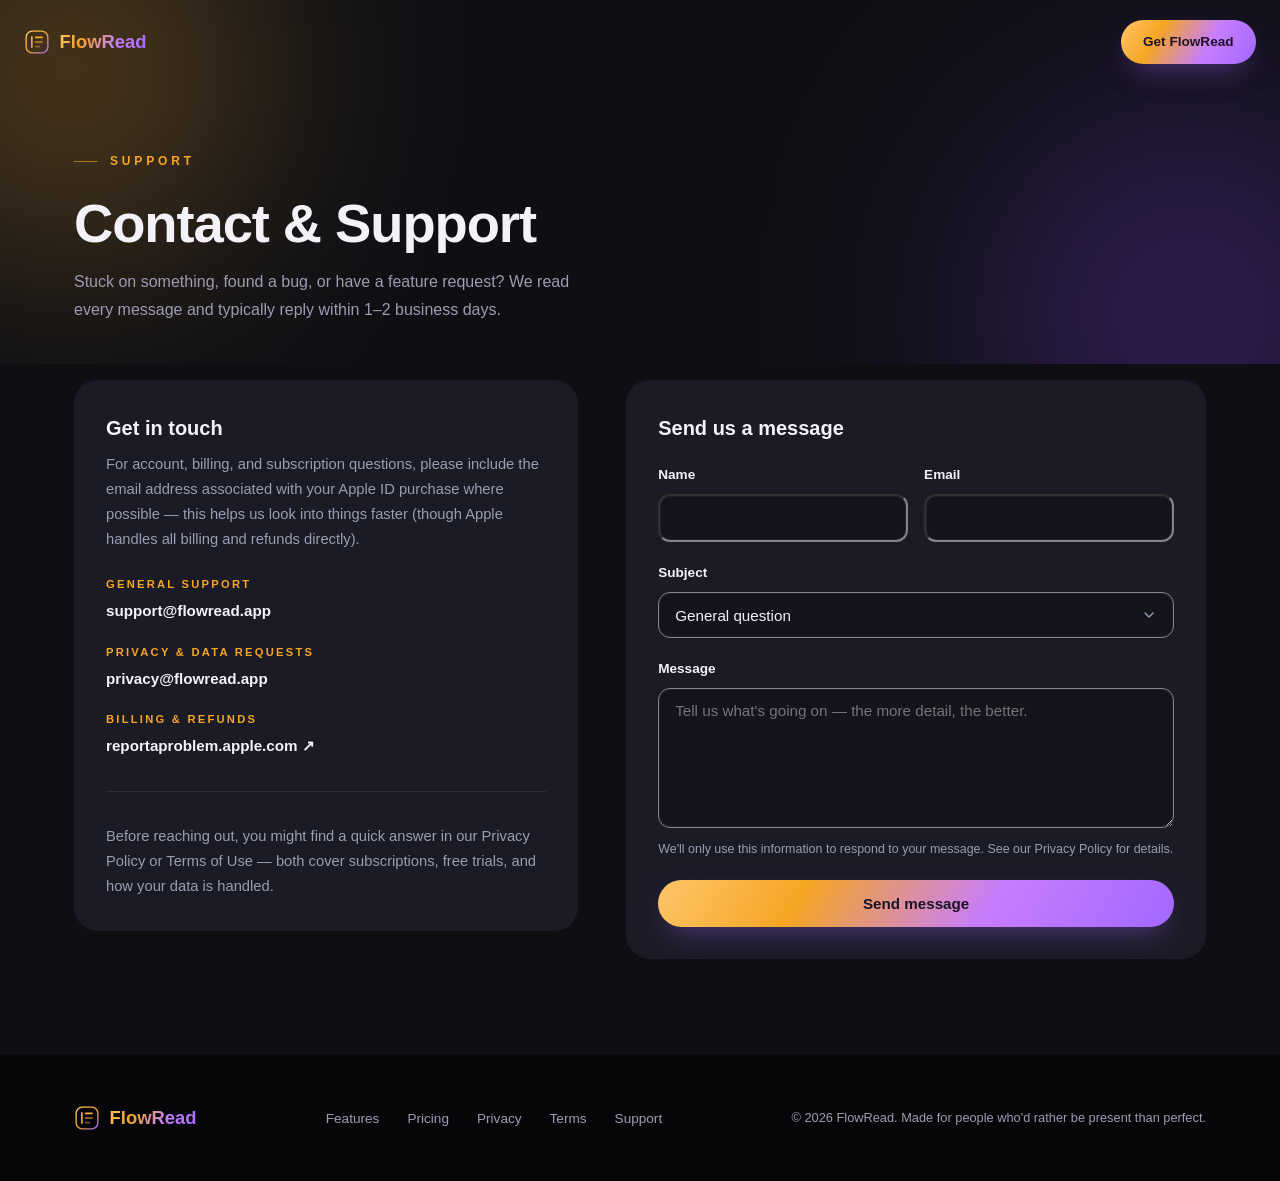
==== contact.html @ a3b15e47 "Initial commit: FlowRead marketing site" ====
<!DOCTYPE html>
<html lang="en">
<head>
<meta charset="UTF-8" />
<meta name="viewport" content="width=device-width, initial-scale=1.0" />
<meta name="color-scheme" content="dark" />
<meta name="referrer" content="strict-origin-when-cross-origin" />
<meta http-equiv="Content-Security-Policy" content="default-src 'self'; script-src 'self' https://cdn.jsdelivr.net; style-src 'self' 'unsafe-inline' https://fonts.googleapis.com; font-src https://fonts.gstatic.com; img-src 'self' data:; connect-src 'self'; frame-ancestors 'none'; base-uri 'self'; form-action 'self';" />
<title>Contact &amp; Support — FlowRead</title>
<meta name="description" content="Get help with FlowRead — contact support, read our FAQs, or send us a message." />
<link rel="preconnect" href="https://fonts.googleapis.com">
<link rel="preconnect" href="https://fonts.gstatic.com" crossorigin>
<link href="https://fonts.googleapis.com/css2?family=Inter:wght@400;500;600;700&family=Manrope:wght@500;600;700;800&display=swap" rel="stylesheet">
<link rel="stylesheet" href="styles.css">
</head>
<body>

  <a class="skip-link" href="#main">Skip to content</a>

  <header class="nav" id="nav">
    <a href="index.html#top" class="nav-brand" aria-label="FlowRead home">
      <svg viewBox="0 0 48 48" fill="none" xmlns="http://www.w3.org/2000/svg" aria-hidden="true">
        <rect x="4" y="4" width="40" height="40" rx="11" stroke="url(#gnav)" stroke-width="2.5"/>
        <rect x="13" y="13" width="3" height="22" rx="1.5" fill="url(#gnav)"/>
        <rect x="20" y="14" width="15" height="3" rx="1.5" fill="url(#gnav)"/>
        <rect x="20" y="22.5" width="15" height="3" rx="1.5" fill="url(#gnav)" opacity="0.75"/>
        <rect x="20" y="31" width="10" height="3" rx="1.5" fill="url(#gnav)" opacity="0.5"/>
        <defs>
          <linearGradient id="gnav" x1="4" y1="4" x2="44" y2="44" gradientUnits="userSpaceOnUse">
            <stop offset="0" stop-color="#FFC56B"/>
            <stop offset="0.5" stop-color="#F5A623"/>
            <stop offset="1" stop-color="#A368FF"/>
          </linearGradient>
        </defs>
      </svg>
      <span>FlowRead</span>
    </a>
    <a class="btn btn--primary" href="index.html#plans"><span>Get FlowRead</span></a>
  </header>

  <main id="main">
    <section class="page-hero tint-base">
      <div class="glow glow--gold" style="width:380px;height:380px; top:-120px; left:-120px;"></div>
      <div class="glow glow--purple" style="width:420px;height:420px; bottom:-160px; right:-120px;"></div>
      <div class="wrap">
        <p class="eyebrow reveal">Support</p>
        <h1 class="reveal reveal-delay-1">Contact &amp; Support</h1>
        <p class="page-lede reveal reveal-delay-2">Stuck on something, found a bug, or have a feature request? We read every message and typically reply within 1–2 business days.</p>
      </div>
    </section>

    <section class="contact tint-base">
      <div class="wrap">
        <div class="contact-grid">

          <div class="contact-card reveal">
            <h2>Get in touch</h2>
            <p>For account, billing, and subscription questions, please include the email address associated with your Apple ID purchase where possible — this helps us look into things faster (though Apple handles all billing and refunds directly).</p>
            <div class="contact-list">
              <div>
                <span class="contact-label">General support</span>
                <a href="mailto:support@flowread.app">support@flowread.app</a>
              </div>
              <div>
                <span class="contact-label">Privacy &amp; data requests</span>
                <a href="mailto:privacy@flowread.app">privacy@flowread.app</a>
              </div>
              <div>
                <span class="contact-label">Billing &amp; refunds</span>
                <a href="https://reportaproblem.apple.com" target="_blank" rel="noopener noreferrer">reportaproblem.apple.com ↗</a>
              </div>
            </div>
            <hr class="ghost-rule">
            <p>Before reaching out, you might find a quick answer in our <a href="privacy.html">Privacy Policy</a> or <a href="terms.html">Terms of Use</a> — both cover subscriptions, free trials, and how your data is handled.</p>
          </div>

          <div class="form-card reveal reveal-delay-1">
            <h2 style="font-family:var(--font-display); font-weight:700; font-size:1.25rem; margin-bottom:1.25rem;">Send us a message</h2>

            <div id="contactStatus" class="form-status" role="status" aria-live="polite"></div>

            <form id="contactForm" name="contact" method="POST" data-netlify="true" netlify-honeypot="bot-field">
              <input type="hidden" name="form-name" value="contact" />
              <p class="visually-hidden">
                <label>Don't fill this out if you're human: <input name="bot-field" tabindex="-1" autocomplete="off" /></label>
              </p>

              <div class="form-row">
                <div class="form-field">
                  <label for="name">Name</label>
                  <input type="text" id="name" name="name" autocomplete="name" required />
                </div>
                <div class="form-field">
                  <label for="email">Email</label>
                  <input type="email" id="email" name="email" autocomplete="email" required />
                </div>
              </div>

              <div class="form-field">
                <label for="subject">Subject</label>
                <select id="subject" name="subject">
                  <option value="General question">General question</option>
                  <option value="Bug report">Bug report</option>
                  <option value="Feature request">Feature request</option>
                  <option value="Subscription / billing">Subscription / billing</option>
                  <option value="Privacy / data request">Privacy / data request</option>
                </select>
              </div>

              <div class="form-field">
                <label for="message">Message</label>
                <textarea id="message" name="message" required placeholder="Tell us what's going on — the more detail, the better."></textarea>
              </div>

              <p class="form-note">We'll only use this information to respond to your message. See our <a href="privacy.html">Privacy Policy</a> for details.</p>

              <button type="submit" class="btn btn--primary btn--full">Send message</button>
            </form>
          </div>

        </div>
      </div>
    </section>
  </main>

  <footer>
    <div class="wrap">
      <div class="footer-row">
        <a href="index.html#top" class="nav-brand" aria-label="FlowRead home">
          <svg viewBox="0 0 48 48" fill="none" xmlns="http://www.w3.org/2000/svg" aria-hidden="true" width="22" height="22">
            <rect x="4" y="4" width="40" height="40" rx="11" stroke="url(#gfoot)" stroke-width="2.5"/>
            <rect x="13" y="13" width="3" height="22" rx="1.5" fill="url(#gfoot)"/>
            <rect x="20" y="14" width="15" height="3" rx="1.5" fill="url(#gfoot)"/>
            <rect x="20" y="22.5" width="15" height="3" rx="1.5" fill="url(#gfoot)" opacity="0.75"/>
            <rect x="20" y="31" width="10" height="3" rx="1.5" fill="url(#gfoot)" opacity="0.5"/>
            <defs>
              <linearGradient id="gfoot" x1="4" y1="4" x2="44" y2="44" gradientUnits="userSpaceOnUse">
                <stop offset="0" stop-color="#FFC56B"/>
                <stop offset="0.5" stop-color="#F5A623"/>
                <stop offset="1" stop-color="#A368FF"/>
              </linearGradient>
            </defs>
          </svg>
          <span>FlowRead</span>
        </a>
        <ul class="footer-links">
          <li><a href="index.html#write">Features</a></li>
          <li><a href="index.html#plans">Pricing</a></li>
          <li><a href="privacy.html">Privacy</a></li>
          <li><a href="terms.html">Terms</a></li>
          <li><a href="contact.html">Support</a></li>
        </ul>
        <p class="footer-copy">© 2026 FlowRead. Made for people who'd rather be present than perfect.</p>
      </div>
    </div>
  </footer>

<script src="script.js" defer></script>
</body>
</html>
---- styles.css ----
:root{
  --surface: #0E0E13;
  --surface-dim: #0A0A0E;
  --surface-bright: #3A3A4D;
  --surface-container-lowest: #07070A;
  --surface-container-low: #14141D;
  --surface-container: #1B1B26;
  --surface-container-high: #242430;
  --surface-container-highest: #2D2D3B;
  --on-surface: #F3F2F8;
  --on-surface-variant: #9C9CB2;
  --outline-variant: rgba(255,255,255,0.08);
  --primary: #A368FF;
  --primary-container: #4B2A8C;
  --secondary: #F5A623;
  --secondary-container: #5C4419;
  --danger: #FF8A8A;
  --gradient-flow: linear-gradient(120deg, #FFC56B 0%, #F5A623 28%, #C77DFF 64%, #A368FF 100%);

  --font-display: 'Manrope', sans-serif;
  --font-body: 'Inter', sans-serif;

  --radius-md: 0.75rem;
  --radius-lg: 1.25rem;
  --radius-xl: 1.5rem;
  --radius-full: 999px;

  --container-w: 1180px;
}

*{ margin:0; padding:0; box-sizing:border-box; }
html{ scroll-behavior: smooth; }
html,body{ background: var(--surface); color: var(--on-surface); }
body{
  font-family: var(--font-body);
  font-size: 16px;
  line-height: 1.6;
  -webkit-font-smoothing: antialiased;
  overflow-x: hidden;
}
img{ display:block; max-width:100%; }
ul{ list-style:none; }
a{ color: inherit; text-decoration: none; }
button{ font-family: inherit; cursor: pointer; border: none; background: none; color: inherit; }

:focus-visible{
  outline: 2px solid var(--secondary);
  outline-offset: 3px;
  border-radius: 4px;
}

.visually-hidden{
  position:absolute !important;
  left:-9999px !important;
  width:1px; height:1px;
  overflow:hidden;
}

/* Skip link */
.skip-link{
  position:absolute;
  left: 1rem; top: -3rem;
  background: var(--surface-container-high);
  color: var(--on-surface);
  padding: 0.6rem 1rem;
  border-radius: var(--radius-md);
  font-size: 0.85rem;
  font-weight: 600;
  z-index: 1000;
  transition: top 0.2s ease;
}
.skip-link:focus{ top: 1rem; }

/* ---------- Layout helpers ---------- */
.wrap{
  position:relative;
  z-index: 1;
  max-width: var(--container-w);
  margin: 0 auto;
  padding: 0 1.5rem;
}
.section{
  position: relative;
  min-height: 100vh;
  display: flex;
  align-items: center;
  padding: 7rem 0;
  overflow: hidden;
}
.eyebrow{
  font-family: var(--font-body);
  font-size: 0.75rem;
  font-weight: 600;
  letter-spacing: 0.32em;
  text-transform: uppercase;
  color: var(--secondary);
  margin-bottom: 1.5rem;
  display: inline-flex;
  align-items: center;
  gap: 0.75rem;
}
.eyebrow::before{
  content:'';
  display:block;
  width: 1.5rem;
  height: 1px;
  background: var(--secondary);
  opacity: 0.6;
}
.headline{
  font-family: var(--font-display);
  font-weight: 800;
  font-size: clamp(2.6rem, 6vw, 4.6rem);
  line-height: 1.04;
  letter-spacing: -0.02em;
  margin-bottom: 1.5rem;
}
.headline em{
  font-style: normal;
  background: var(--gradient-flow);
  -webkit-background-clip: text;
  background-clip: text;
  color: transparent;
  -webkit-text-fill-color: transparent;
}
.lede{
  font-size: clamp(1rem, 1.2vw, 1.15rem);
  color: var(--on-surface-variant);
  max-width: 38ch;
  line-height: 1.75;
  margin-bottom: 2.25rem;
}
.ghost-rule{
  border: none;
  border-top: 1px solid var(--outline-variant);
  margin: 2rem 0;
}

/* ---------- Buttons ---------- */
.actions{ display:flex; flex-wrap:wrap; gap: 0.9rem; align-items:center; }
.btn{
  display:inline-flex;
  align-items:center;
  justify-content:center;
  gap:0.5rem;
  font-family: var(--font-body);
  font-weight: 600;
  font-size: 0.95rem;
  padding: 0.95rem 1.9rem;
  border-radius: var(--radius-full);
  transition: transform 0.25s ease, box-shadow 0.25s ease, opacity 0.25s ease, background 0.25s ease;
  white-space: nowrap;
}
.btn--primary{
  background: var(--gradient-flow);
  color: #1B1325;
  box-shadow: 0 12px 30px -12px rgba(163,104,255,0.55);
}
.btn--primary:hover{ transform: translateY(-2px); box-shadow: 0 16px 36px -12px rgba(163,104,255,0.7); }
.btn--ghost{
  background: var(--surface-container-high);
  color: var(--on-surface);
  box-shadow: inset 1px 1px 0 rgba(255,255,255,0.05), inset -1px -1px 0 rgba(0,0,0,0.35);
}
.btn--ghost:hover{ background: var(--surface-container-highest); }
.btn--text{
  color: var(--on-surface-variant);
  padding: 0.95rem 0.5rem;
}
.btn--text:hover{ color: var(--on-surface); }
.btn--text svg{ transition: transform 0.25s ease; }
.btn--text:hover svg{ transform: translateY(3px); }
.btn--full{ width:100%; }
.btn[disabled]{ opacity:0.55; cursor:not-allowed; transform:none !important; }

/* ---------- Loader ---------- */
.loader{
  position: fixed;
  inset: 0;
  z-index: 999;
  background: var(--surface);
  display:flex;
  flex-direction:column;
  align-items:center;
  justify-content:center;
  gap: 1.4rem;
  transition: opacity 0.7s ease, visibility 0.7s ease;
}
.loader.is-hidden{ opacity:0; visibility:hidden; pointer-events:none; }
.loader-mark{
  width: 84px; height: 84px;
  border-radius: 22px;
  background: var(--surface-container-low);
  display:flex; align-items:center; justify-content:center;
  box-shadow: 0 0 60px 10px rgba(245,166,35,0.18);
  animation: pulseGlow 2.2s ease-in-out infinite;
}
.loader-mark svg{ width: 42px; height: 42px; }
.loader-word{
  font-family: var(--font-display);
  font-weight: 800;
  font-size: 2.1rem;
  background: var(--gradient-flow);
  -webkit-background-clip: text;
  background-clip: text;
  color: transparent;
  -webkit-text-fill-color: transparent;
}
.loader-tagline{
  font-size: 0.7rem;
  letter-spacing: 0.34em;
  color: var(--on-surface-variant);
  text-transform: uppercase;
}
.loader-bar{
  width: 160px; height: 2px;
  background: var(--surface-container-high);
  border-radius: var(--radius-full);
  overflow: hidden;
  margin-top: 1rem;
}
.loader-bar-fill{
  height: 100%;
  width: 0%;
  background: var(--gradient-flow);
  animation: fillBar 1.7s cubic-bezier(.4,0,.2,1) forwards;
}
.loader-status{
  font-size: 0.65rem;
  letter-spacing: 0.3em;
  text-transform: uppercase;
  color: var(--on-surface-variant);
  opacity: 0.7;
}
@keyframes pulseGlow{
  0%, 100%{ box-shadow: 0 0 40px 6px rgba(245,166,35,0.14); }
  50%{ box-shadow: 0 0 70px 14px rgba(163,104,255,0.22); }
}
@keyframes fillBar{ to{ width: 100%; } }

/* ---------- Nav ---------- */
.nav{
  position: fixed;
  top: 0; left:0; right:0;
  z-index: 100;
  display:flex;
  align-items:center;
  justify-content:space-between;
  padding: 1.25rem 1.5rem;
  transition: background 0.4s ease, backdrop-filter 0.4s ease, box-shadow 0.4s ease;
}
.nav.is-scrolled{
  background: rgba(14,14,19,0.6);
  backdrop-filter: blur(18px);
  box-shadow: 0 1px 0 var(--outline-variant);
}
.nav-brand{
  display:flex; align-items:center; gap:0.6rem;
  font-family: var(--font-display);
  font-weight: 800;
  font-size: 1.15rem;
}
.nav-brand svg{ width:26px; height:26px; }
.nav-brand span{
  background: var(--gradient-flow);
  -webkit-background-clip: text;
  background-clip: text;
  color: transparent;
  -webkit-text-fill-color: transparent;
}
.nav .btn{ padding: 0.7rem 1.4rem; font-size: 0.85rem; }

/* ---------- Section navigation (labeled, replaces dots) ---------- */
.section-nav{
  position: fixed;
  right: 1.25rem;
  top: 50%;
  transform: translateY(-50%);
  z-index: 90;
  display:flex;
  flex-direction:column;
  gap: 0.2rem;
  padding: 0.6rem;
  border-radius: var(--radius-lg);
  background: rgba(20,20,29,0.5);
  backdrop-filter: blur(14px);
  box-shadow: inset 0 0 0 1px rgba(255,255,255,0.06), 0 16px 40px -18px rgba(0,0,0,0.6);
}
.section-nav__item{
  display:flex; align-items:center; gap:0.6rem;
  padding: 0.4rem 0.7rem;
  border-radius: var(--radius-md);
  font-size: 0.72rem;
  font-weight: 600;
  letter-spacing: 0.04em;
  color: var(--on-surface-variant);
  transition: color 0.25s ease, background 0.25s ease;
  white-space: nowrap;
}
.section-nav__item:hover{ color: var(--on-surface); background: rgba(255,255,255,0.05); }
.section-nav__dot{
  width:7px; height:7px; border-radius:50%;
  background: var(--surface-container-high);
  box-shadow: inset 0 0 0 1px var(--outline-variant);
  flex-shrink:0;
  transition: background 0.3s ease, box-shadow 0.3s ease, transform 0.3s ease;
}
.section-nav__item.is-active{ color: var(--on-surface); }
.section-nav__item.is-active .section-nav__dot{
  background: var(--gradient-flow);
  box-shadow: none;
  transform: scale(1.25);
}
@media (max-width: 1240px){
  .section-nav{ display:none; }
}

/* ---------- Reveal animation ---------- */
.reveal{
  opacity: 0;
  transform: translateY(28px);
  transition: opacity 0.9s cubic-bezier(.16,1,.3,1), transform 0.9s cubic-bezier(.16,1,.3,1);
}
.reveal.is-visible{ opacity:1; transform: translateY(0); }
.reveal-delay-1{ transition-delay: 0.08s; }
.reveal-delay-2{ transition-delay: 0.16s; }
.reveal-delay-3{ transition-delay: 0.24s; }

/* ---------- Ambient glow orbs ---------- */
.glow{
  position:absolute;
  border-radius: 50%;
  filter: blur(110px);
  pointer-events:none;
  mix-blend-mode: screen;
  opacity: 0.28;
}
.glow--gold{ background: #F5A623; }
.glow--purple{ background: #7C3AED; }
@keyframes drift{
  0%{ transform: translate(0,0) scale(1); }
  50%{ transform: translate(30px,-40px) scale(1.08); }
  100%{ transform: translate(0,0) scale(1); }
}
.glow{ animation: drift 26s ease-in-out infinite; }

/* ---------- Sparkles (Aceternity) ---------- */
.sparkles-wrap{
  position:absolute;
  inset:0;
  pointer-events:none;
}
.sparkles-wrap canvas{ display:block; }

/* ---------- Split layout ---------- */
.split{
  display:grid;
  grid-template-columns: 1.05fr 1fr;
  gap: 4rem;
  align-items:center;
  width:100%;
}
.split--reverse{ grid-template-columns: 1fr 1.05fr; }
.split--reverse .text{ order:2; }
.split--reverse .visual{ order:1; }
@media (max-width: 900px){
  .split, .split--reverse{ grid-template-columns: 1fr; gap: 3rem; text-align:left; }
  .split .text, .split--reverse .text{ order:1; }
  .split .visual, .split--reverse .visual{ order:2; }
}

/* ---------- Phone frame ---------- */
.visual{ position:relative; display:flex; justify-content:center; }
.phone{
  position:relative;
  width: min(280px, 78vw);
  aspect-ratio: 520 / 1127;
  border-radius: 2.4rem;
  background: var(--surface-container-lowest);
  box-shadow:
    0 30px 80px -28px rgba(0,0,0,0.7),
    inset 0 0 0 1px rgba(255,255,255,0.05);
  overflow:hidden;
  z-index: 2;
}
.phone img{ width:100%; height:100%; object-fit:cover; object-position: top; }
.phone--stack-back{
  position:absolute;
  width: min(240px, 66vw);
  top: 6%;
  right: -6%;
  transform: rotate(7deg);
  opacity: 0.55;
  z-index: 1;
  filter: saturate(0.85);
}
.phone--stack-front{
  transform: rotate(-4deg);
}
@media (max-width: 900px){
  .phone--stack-back{ display:none; }
  .phone--stack-front{ transform:none; }
}

/* Floating glass chip */
.chip{
  position:absolute;
  display:flex;
  flex-direction:column;
  gap: 0.2rem;
  padding: 0.85rem 1.1rem;
  border-radius: var(--radius-lg);
  background: rgba(28,28,38,0.55);
  backdrop-filter: blur(18px);
  box-shadow: inset 0 0 0 1px rgba(255,255,255,0.07), 0 16px 40px -18px rgba(0,0,0,0.6);
  z-index: 3;
  max-width: 200px;
}
.chip-label{
  font-size: 0.65rem;
  letter-spacing: 0.22em;
  text-transform: uppercase;
  color: var(--secondary);
  font-weight: 600;
}
.chip-title{ font-weight: 700; font-size: 0.95rem; }
.chip-meta{ font-size: 0.78rem; color: var(--on-surface-variant); }

/* ---------- Hero ---------- */
.section--hero{ padding-top: 9rem; }
.hero-phone-wrap{ position:relative; display:flex; justify-content:center; }
.tele-phone{
  position:relative;
  width: min(280px, 78vw);
  aspect-ratio: 9/19.5;
  border-radius: 2.8rem;
  background: var(--surface-container-low);
  padding: 0.5rem;
  box-shadow:
    0 40px 90px -28px rgba(0,0,0,0.8),
    0 0 0 1px rgba(255,255,255,0.06),
    0 0 70px -10px rgba(163,104,255,0.35);
  z-index:2;
}
.tele-island{
  position:absolute;
  top: 22px; left:50%;
  transform: translateX(-50%);
  width: 80px; height: 22px;
  background:#000;
  border-radius: 14px;
  z-index: 5;
  box-shadow: 0 0 0 1px rgba(255,255,255,0.08);
}
.tele-screen{
  position:absolute; inset: 0.5rem;
  border-radius: 2.35rem;
  display:flex; align-items:center; justify-content:center;
  padding: 0 1.5rem;
  overflow:hidden;
  background:
    radial-gradient(circle at 50% 35%, rgba(163,104,255,0.12), transparent 60%),
    #000;
}
.tele-lines{
  font-family: var(--font-display);
  font-weight: 800;
  font-size: 1.05rem;
  line-height: 1.8;
  text-align:center;
  color: #fff;
  animation: scrollText 28s linear infinite;
}
.tele-lines p{ margin-bottom: 1.7em; }
.tele-lines .word{ transition: color 0.35s ease, text-shadow 0.35s ease; }
.tele-lines .word.active{
  color: var(--secondary);
  text-shadow: 0 0 18px rgba(245,166,35,0.55);
}
@keyframes scrollText{
  from{ transform: translateY(8%); }
  to{ transform: translateY(-58%); }
}
.pip-cam{
  position:absolute;
  top: 46px; right: 16px;
  width: 64px; height: 86px;
  border-radius: 1rem;
  background: linear-gradient(150deg, rgba(245,166,35,0.28), rgba(163,104,255,0.32));
  backdrop-filter: blur(8px);
  box-shadow: inset 0 0 0 1px rgba(255,255,255,0.18), 0 10px 24px -12px rgba(0,0,0,0.6);
  z-index: 6;
  display:flex; align-items:center; justify-content:center;
}
.pip-cam svg{ width:22px; height:22px; opacity:0.85; }
.tele-fade-top, .tele-fade-bottom{
  position:absolute; left:0; right:0; height: 22%;
  pointer-events:none; z-index:4;
}
.tele-fade-top{ top:0; background: linear-gradient(to bottom, #000 10%, transparent); }
.tele-fade-bottom{ bottom:0; background: linear-gradient(to top, #000 10%, transparent); }
.speed-chip{
  position:absolute;
  bottom: -22px; left: 50%;
  transform: translateX(-50%);
  z-index: 7;
  display:flex; align-items:center; gap:0.6rem;
  padding: 0.6rem 1.1rem;
  background: rgba(28,28,38,0.65);
  backdrop-filter: blur(18px);
  border-radius: var(--radius-full);
  box-shadow: inset 0 0 0 1px rgba(255,255,255,0.08), 0 16px 40px -16px rgba(0,0,0,0.7);
  font-size: 0.78rem;
  white-space:nowrap;
}
.speed-chip .dotline{
  width: 60px; height: 3px; border-radius: 2px;
  background: var(--surface-container-high);
  position:relative; overflow:hidden;
}
.speed-chip .dotline::after{
  content:''; position:absolute; inset:0;
  width:60%; background: var(--gradient-flow);
  border-radius:2px;
}

/* ---------- Trust strip ---------- */
.trust-strip{
  display:flex;
  flex-wrap:wrap;
  gap: 1.5rem;
  margin-top: 0.5rem;
}
.trust-strip li{
  display:flex; align-items:center; gap:0.55rem;
  font-size: 0.85rem;
  color: var(--on-surface-variant);
}
.trust-strip li svg{
  width:18px; height:18px;
  color: var(--secondary);
  flex-shrink:0;
}

/* ---------- Pricing ---------- */
.period-toggle{
  display:inline-flex;
  gap: 0.25rem;
  padding: 0.3rem;
  background: var(--surface-container);
  border-radius: var(--radius-full);
  margin-bottom: 1.75rem;
  box-shadow: inset 1px 1px 0 rgba(255,255,255,0.04), inset -1px -1px 0 rgba(0,0,0,0.3);
}
.period-btn{
  display:flex; align-items:center; gap:0.5rem;
  padding: 0.55rem 1.3rem;
  border-radius: var(--radius-full);
  font-size: 0.85rem;
  font-weight: 600;
  color: var(--on-surface-variant);
  transition: background 0.25s ease, color 0.25s ease;
}
.period-btn.is-active{
  background: var(--surface-container-high);
  color: var(--on-surface);
  box-shadow: inset 1px 1px 0 rgba(255,255,255,0.06);
}
.save-pill{
  font-size: 0.65rem;
  font-weight: 700;
  letter-spacing: 0.05em;
  padding: 0.15rem 0.5rem;
  border-radius: var(--radius-full);
  background: var(--gradient-flow);
  color: #1B1325;
}
.pricing{
  display:grid;
  grid-template-columns: 1fr 1fr;
  gap: 1.5rem;
  max-width: 720px;
}
@media (max-width: 760px){
  .pricing{ grid-template-columns: 1fr; }
}
.price-card{
  background: var(--surface-container);
  border-radius: var(--radius-xl);
  padding: 2rem;
  display:flex;
  flex-direction:column;
  gap: 1.5rem;
}
.price-card--pro{
  background: var(--surface-container-high);
  box-shadow: 0 0 0 1.5px rgba(163,104,255,0.4), 0 24px 60px -28px rgba(163,104,255,0.45);
  position:relative;
}
.price-card-badge{
  position:absolute;
  top: -0.75rem; right: 1.5rem;
  background: var(--gradient-flow);
  color: #1B1325;
  font-size: 0.7rem;
  font-weight: 700;
  letter-spacing: 0.12em;
  text-transform: uppercase;
  padding: 0.35rem 0.85rem;
  border-radius: var(--radius-full);
}
.price-card h3{
  font-family: var(--font-display);
  font-size: 1.35rem;
  font-weight: 700;
}
.price-row{ display:flex; align-items:baseline; gap:0.35rem; margin-top: -0.75rem; flex-wrap:wrap; }
.price-row .amount{ font-family: var(--font-display); font-weight: 800; font-size: 2.1rem; }
.price-row .period{ color: var(--on-surface-variant); font-size: 0.85rem; }
.billed-note{
  font-size: 0.78rem;
  color: var(--on-surface-variant);
  margin-top: -1.25rem;
  min-height: 1.1em;
}
.checklist{ display:flex; flex-direction:column; gap: 0.85rem; flex:1; }
.checklist li{
  display:flex; align-items:flex-start; gap:0.7rem;
  font-size: 0.92rem; color: var(--on-surface);
}
.checklist li svg{ flex-shrink:0; margin-top:0.15rem; width:16px; height:16px; color: var(--secondary); }
.price-card--pro .checklist li svg{ color: var(--primary); }
.fine-print{
  font-size: 0.78rem;
  color: var(--on-surface-variant);
  max-width: 720px;
  margin-top: 1.5rem;
  line-height: 1.7;
}
.fine-print a{
  color: var(--on-surface-variant);
  text-decoration: underline;
  text-decoration-color: var(--outline-variant);
  text-underline-offset: 2px;
}
.fine-print a:hover{ color: var(--on-surface); }

/* ---------- Final CTA ---------- */
.section--final{
  background: radial-gradient(circle at 30% 20%, rgba(245,166,35,0.20), transparent 55%),
              radial-gradient(circle at 75% 80%, rgba(163,104,255,0.28), transparent 55%),
              var(--surface-dim);
  text-align:center;
  flex-direction:column;
  justify-content:center;
  gap: 1rem;
}
.section--final .wrap{ display:flex; flex-direction:column; align-items:center; }
.section--final .lede{ text-align:center; }

/* ---------- Footer ---------- */
footer{
  background: var(--surface-container-lowest);
  padding: 3rem 0;
}
.footer-row{
  display:flex; flex-wrap:wrap; align-items:center; justify-content:space-between; gap:1.5rem;
}
.footer-links{ display:flex; gap:1.75rem; flex-wrap:wrap; }
.footer-links a{ color: var(--on-surface-variant); font-size:0.85rem; transition: color 0.2s ease; }
.footer-links a:hover{ color: var(--on-surface); }
.footer-copy{ font-size: 0.8rem; color: var(--on-surface-variant); }
.footer-bottom{
  margin-top: 1.5rem;
  padding-top: 1.5rem;
  border-top: 1px solid var(--outline-variant);
  display:flex; flex-wrap:wrap; gap:1rem; justify-content:space-between; align-items:center;
}
.footer-credit{ font-size: 0.75rem; color: var(--on-surface-variant); }
.footer-credit a{ color: var(--on-surface-variant); text-decoration: underline; text-decoration-color: var(--outline-variant); text-underline-offset:2px; }
.footer-credit a:hover{ color: var(--on-surface); }

/* ---------- Section-specific tints ---------- */
.tint-low{ background: var(--surface-container-low); }
.tint-base{ background: var(--surface); }

/* ================= Sub-pages (Privacy / Terms / Contact) ================= */
.page-hero{
  padding: 9rem 0 2.5rem;
  position:relative;
  overflow:hidden;
}
.page-hero h1{
  font-family: var(--font-display);
  font-weight: 800;
  font-size: clamp(2.2rem, 5vw, 3.4rem);
  line-height: 1.05;
  letter-spacing: -0.02em;
  margin-bottom: 0.85rem;
}
.page-meta{ color: var(--on-surface-variant); font-size: 0.85rem; }
.page-lede{
  color: var(--on-surface-variant);
  max-width: 56ch;
  line-height: 1.75;
  margin-top: 1rem;
}

.legal{ padding: 1rem 0 6rem; }
.legal .wrap{ max-width: 760px; }
.legal h2{
  font-family: var(--font-display);
  font-weight: 700;
  font-size: 1.45rem;
  letter-spacing: -0.01em;
  margin: 2.5rem 0 1rem;
}
.legal h2:first-of-type{ margin-top: 0; }
.legal h3{
  font-family: var(--font-display);
  font-weight: 700;
  font-size: 1.05rem;
  margin: 1.5rem 0 0.75rem;
}
.legal p{ color: var(--on-surface-variant); margin-bottom: 1rem; }
.legal strong{ color: var(--on-surface); }
.legal a{ color: var(--primary); text-decoration: underline; text-decoration-color: rgba(163,104,255,0.35); text-underline-offset: 2px; }
.legal a:hover{ text-decoration-color: var(--primary); }
.legal ul, .legal ol{ margin: 0 0 1.25rem 0; display:flex; flex-direction:column; gap: 0.6rem; color: var(--on-surface-variant); }
.legal ul{ padding-left: 0; }
.legal ul li{ position:relative; padding-left: 1.4rem; }
.legal ul li::before{
  content:''; position:absolute; left:0; top:0.65em;
  width: 0.5rem; height: 2px; border-radius: 2px;
  background: var(--gradient-flow);
}
.legal ol{ padding-left: 1.4rem; }
.legal .callout{
  background: var(--surface-container-low);
  border-radius: var(--radius-lg);
  padding: 1.25rem 1.5rem;
  margin: 1.5rem 0;
  color: var(--on-surface-variant);
  font-size: 0.92rem;
}
.legal .callout strong{ color: var(--on-surface); }
.toc{
  background: var(--surface-container-low);
  border-radius: var(--radius-lg);
  padding: 1.5rem 1.75rem;
  margin-bottom: 2.5rem;
}
.toc p{ margin:0 0 0.75rem; font-size:0.75rem; letter-spacing:0.18em; text-transform:uppercase; color: var(--secondary); font-weight:600; }
.toc ol{ margin:0; padding-left: 1.25rem; display:flex; flex-direction:column; gap:0.4rem; color: var(--on-surface-variant); font-size:0.92rem; }
.toc a{ color: var(--on-surface-variant); }
.toc a:hover{ color: var(--on-surface); }

/* ---------- Contact page ---------- */
.contact{ padding: 1rem 0 6rem; }
.contact-grid{
  display:grid;
  grid-template-columns: 1fr 1.15fr;
  gap: 3rem;
  align-items:start;
}
@media (max-width: 900px){
  .contact-grid{ grid-template-columns: 1fr; }
}
.contact-card{
  background: var(--surface-container);
  border-radius: var(--radius-xl);
  padding: 2rem;
}
.contact-card h2{
  font-family: var(--font-display);
  font-weight: 700;
  font-size: 1.25rem;
  margin-bottom: 0.5rem;
}
.contact-card p{ color: var(--on-surface-variant); font-size:0.92rem; line-height:1.7; }
.contact-list{ display:flex; flex-direction:column; gap: 1.25rem; margin-top: 1.5rem; }
.contact-list a{ color: var(--on-surface); font-weight:600; font-size:0.95rem; }
.contact-list a:hover{ color: var(--secondary); }
.contact-label{
  display:block; font-size:0.7rem; letter-spacing:0.2em; text-transform:uppercase;
  color: var(--secondary); margin-bottom:0.25rem; font-weight:600;
}

.form-card{
  background: var(--surface-container);
  border-radius: var(--radius-xl);
  padding: 2rem;
}
.form-field{ display:flex; flex-direction:column; gap:0.5rem; margin-bottom:1.25rem; }
.form-field label{ font-size:0.85rem; font-weight:600; color: var(--on-surface); }
.form-field input, .form-field select, .form-field textarea{
  background: var(--surface-container-low);
  border-radius: var(--radius-md);
  padding: 0.85rem 1rem;
  color: var(--on-surface);
  font-family: var(--font-body);
  font-size: 0.95rem;
  box-shadow: inset 0 0 0 1px rgba(255,255,255,0.05);
  transition: box-shadow 0.2s ease;
  width: 100%;
}
.form-field select{
  appearance:none;
  cursor:pointer;
  background-image: url("data:image/svg+xml,%3Csvg xmlns='http://www.w3.org/2000/svg' width='16' height='16' viewBox='0 0 24 24' fill='none' stroke='%239C9CB2' stroke-width='2' stroke-linecap='round' stroke-linejoin='round'%3E%3Cpolyline points='6 9 12 15 18 9'%3E%3C/polyline%3E%3C/svg%3E");
  background-repeat: no-repeat;
  background-position: right 1rem center;
  padding-right: 2.5rem;
}
.form-field input:focus, .form-field select:focus, .form-field textarea:focus{
  box-shadow: inset 0 0 0 1.5px var(--primary);
}
.form-field textarea{ min-height: 140px; resize: vertical; }
.form-row{ display:grid; grid-template-columns: 1fr 1fr; gap: 1rem; }
@media (max-width: 560px){ .form-row{ grid-template-columns: 1fr; } }
.form-note{ font-size: 0.78rem; color: var(--on-surface-variant); margin: -0.5rem 0 1.25rem; }
.form-status{
  display:none;
  padding: 0.85rem 1rem;
  border-radius: var(--radius-md);
  font-size: 0.9rem;
  margin-bottom: 1.25rem;
}
.form-status.is-success{ display:block; background: rgba(245,166,35,0.12); color: var(--secondary); }
.form-status.is-error{ display:block; background: rgba(255,138,138,0.12); color: var(--danger); }

/* ---------- Responsive type tweaks ---------- */
@media (max-width: 600px){
  .section{ padding: 5.5rem 0; min-height: auto; }
  .headline{ font-size: clamp(2.2rem, 9vw, 3rem); }
  .lede{ max-width: 100%; }
  .nav .btn{ padding: 0.6rem 1.1rem; font-size: 0.8rem; }
  .page-hero{ padding-top: 7.5rem; }
}

@media (prefers-reduced-motion: reduce){
  *{ animation-duration: 0.01ms !important; animation-iteration-count: 1 !important; transition-duration: 0.01ms !important; scroll-behavior:auto !important; }
  .tele-lines{ animation: none; transform: translateY(-20%); }
}
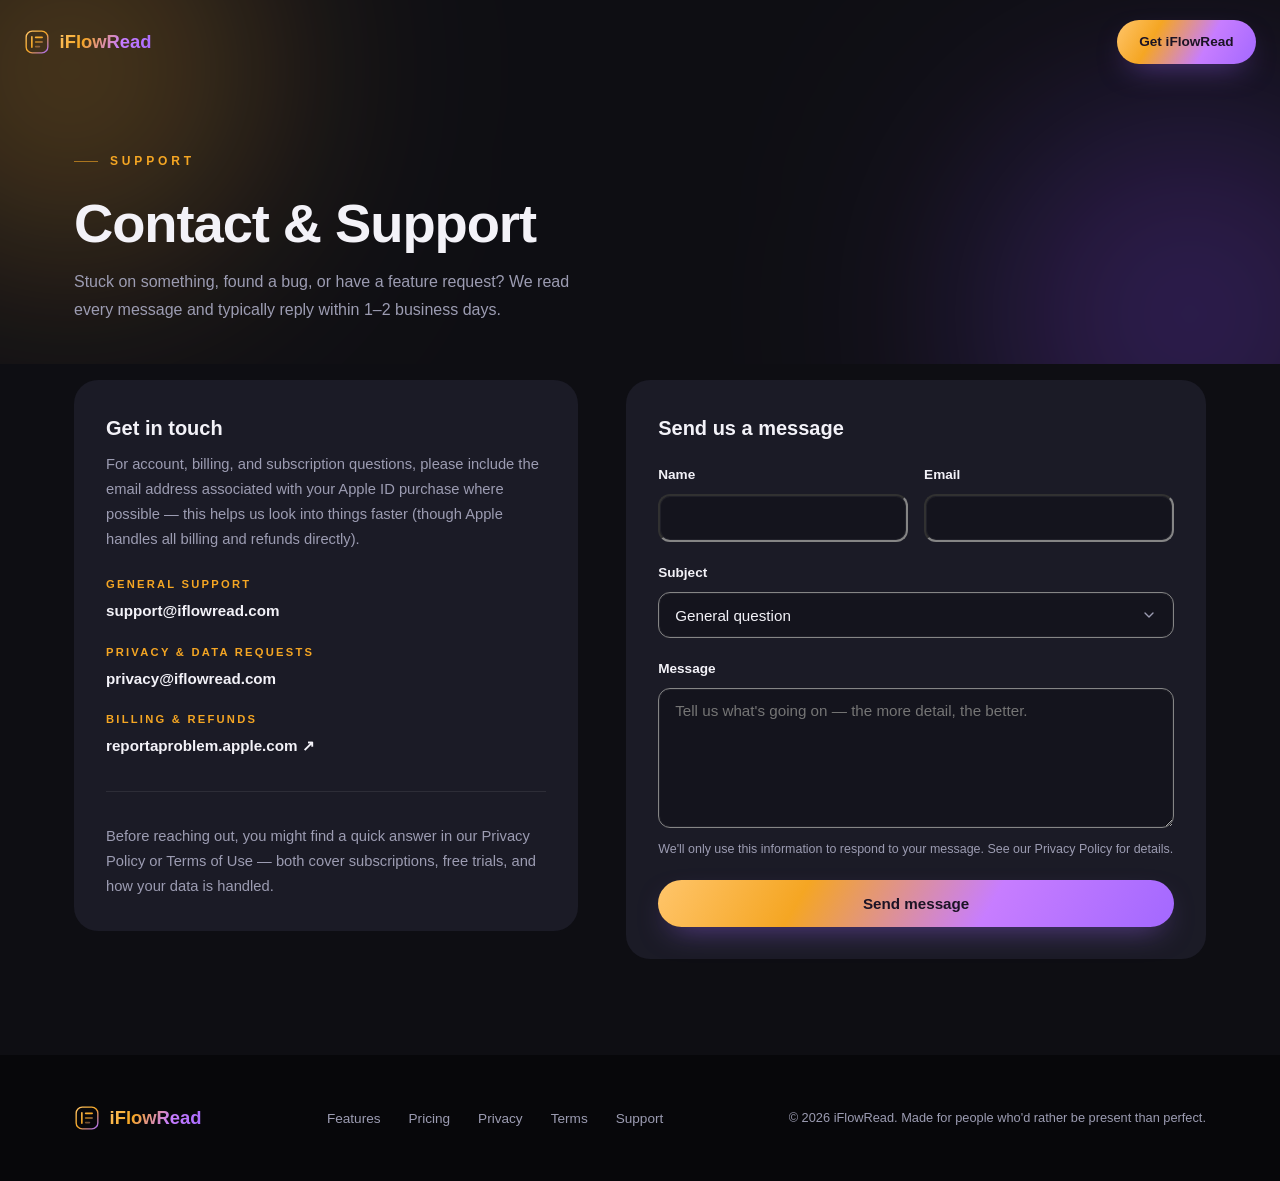
==== commit 09ade981: "Rename FlowRead to iFlowRead across all pages Updated every occurrence of the brand name in index.ht" ====
--- a/contact.html
+++ b/contact.html
@@ -6,8 +6,8 @@
 <meta name="color-scheme" content="dark" />
 <meta name="referrer" content="strict-origin-when-cross-origin" />
 <meta http-equiv="Content-Security-Policy" content="default-src 'self'; script-src 'self' https://cdn.jsdelivr.net; style-src 'self' 'unsafe-inline' https://fonts.googleapis.com; font-src https://fonts.gstatic.com; img-src 'self' data:; connect-src 'self'; frame-ancestors 'none'; base-uri 'self'; form-action 'self';" />
-<title>Contact &amp; Support — FlowRead</title>
-<meta name="description" content="Get help with FlowRead — contact support, read our FAQs, or send us a message." />
+<title>Contact &amp; Support — iFlowRead</title>
+<meta name="description" content="Get help with iFlowRead — contact support, read our FAQs, or send us a message." />
 <link rel="preconnect" href="https://fonts.googleapis.com">
 <link rel="preconnect" href="https://fonts.gstatic.com" crossorigin>
 <link href="https://fonts.googleapis.com/css2?family=Inter:wght@400;500;600;700&family=Manrope:wght@500;600;700;800&display=swap" rel="stylesheet">
@@ -18,7 +18,7 @@
   <a class="skip-link" href="#main">Skip to content</a>
 
   <header class="nav" id="nav">
-    <a href="index.html#top" class="nav-brand" aria-label="FlowRead home">
+    <a href="index.html#top" class="nav-brand" aria-label="iFlowRead home">
       <svg viewBox="0 0 48 48" fill="none" xmlns="http://www.w3.org/2000/svg" aria-hidden="true">
         <rect x="4" y="4" width="40" height="40" rx="11" stroke="url(#gnav)" stroke-width="2.5"/>
         <rect x="13" y="13" width="3" height="22" rx="1.5" fill="url(#gnav)"/>
@@ -33,9 +33,9 @@
           </linearGradient>
         </defs>
       </svg>
-      <span>FlowRead</span>
+      <span>iFlowRead</span>
     </a>
-    <a class="btn btn--primary" href="index.html#plans"><span>Get FlowRead</span></a>
+    <a class="btn btn--primary" href="index.html#plans"><span>Get iFlowRead</span></a>
   </header>
 
   <main id="main">
@@ -59,11 +59,11 @@
             <div class="contact-list">
               <div>
                 <span class="contact-label">General support</span>
-                <a href="mailto:support@flowread.app">support@flowread.app</a>
+                <a href="mailto:support@iflowread.com">support@iflowread.com</a>
               </div>
               <div>
                 <span class="contact-label">Privacy &amp; data requests</span>
-                <a href="mailto:privacy@flowread.app">privacy@flowread.app</a>
+                <a href="mailto:privacy@iflowread.com">privacy@iflowread.com</a>
               </div>
               <div>
                 <span class="contact-label">Billing &amp; refunds</span>
@@ -126,7 +126,7 @@
   <footer>
     <div class="wrap">
       <div class="footer-row">
-        <a href="index.html#top" class="nav-brand" aria-label="FlowRead home">
+        <a href="index.html#top" class="nav-brand" aria-label="iFlowRead home">
           <svg viewBox="0 0 48 48" fill="none" xmlns="http://www.w3.org/2000/svg" aria-hidden="true" width="22" height="22">
             <rect x="4" y="4" width="40" height="40" rx="11" stroke="url(#gfoot)" stroke-width="2.5"/>
             <rect x="13" y="13" width="3" height="22" rx="1.5" fill="url(#gfoot)"/>
@@ -141,7 +141,7 @@
               </linearGradient>
             </defs>
           </svg>
-          <span>FlowRead</span>
+          <span>iFlowRead</span>
         </a>
         <ul class="footer-links">
           <li><a href="index.html#write">Features</a></li>
@@ -150,7 +150,7 @@
           <li><a href="terms.html">Terms</a></li>
           <li><a href="contact.html">Support</a></li>
         </ul>
-        <p class="footer-copy">© 2026 FlowRead. Made for people who'd rather be present than perfect.</p>
+        <p class="footer-copy">© 2026 iFlowRead. Made for people who'd rather be present than perfect.</p>
       </div>
     </div>
   </footer>
